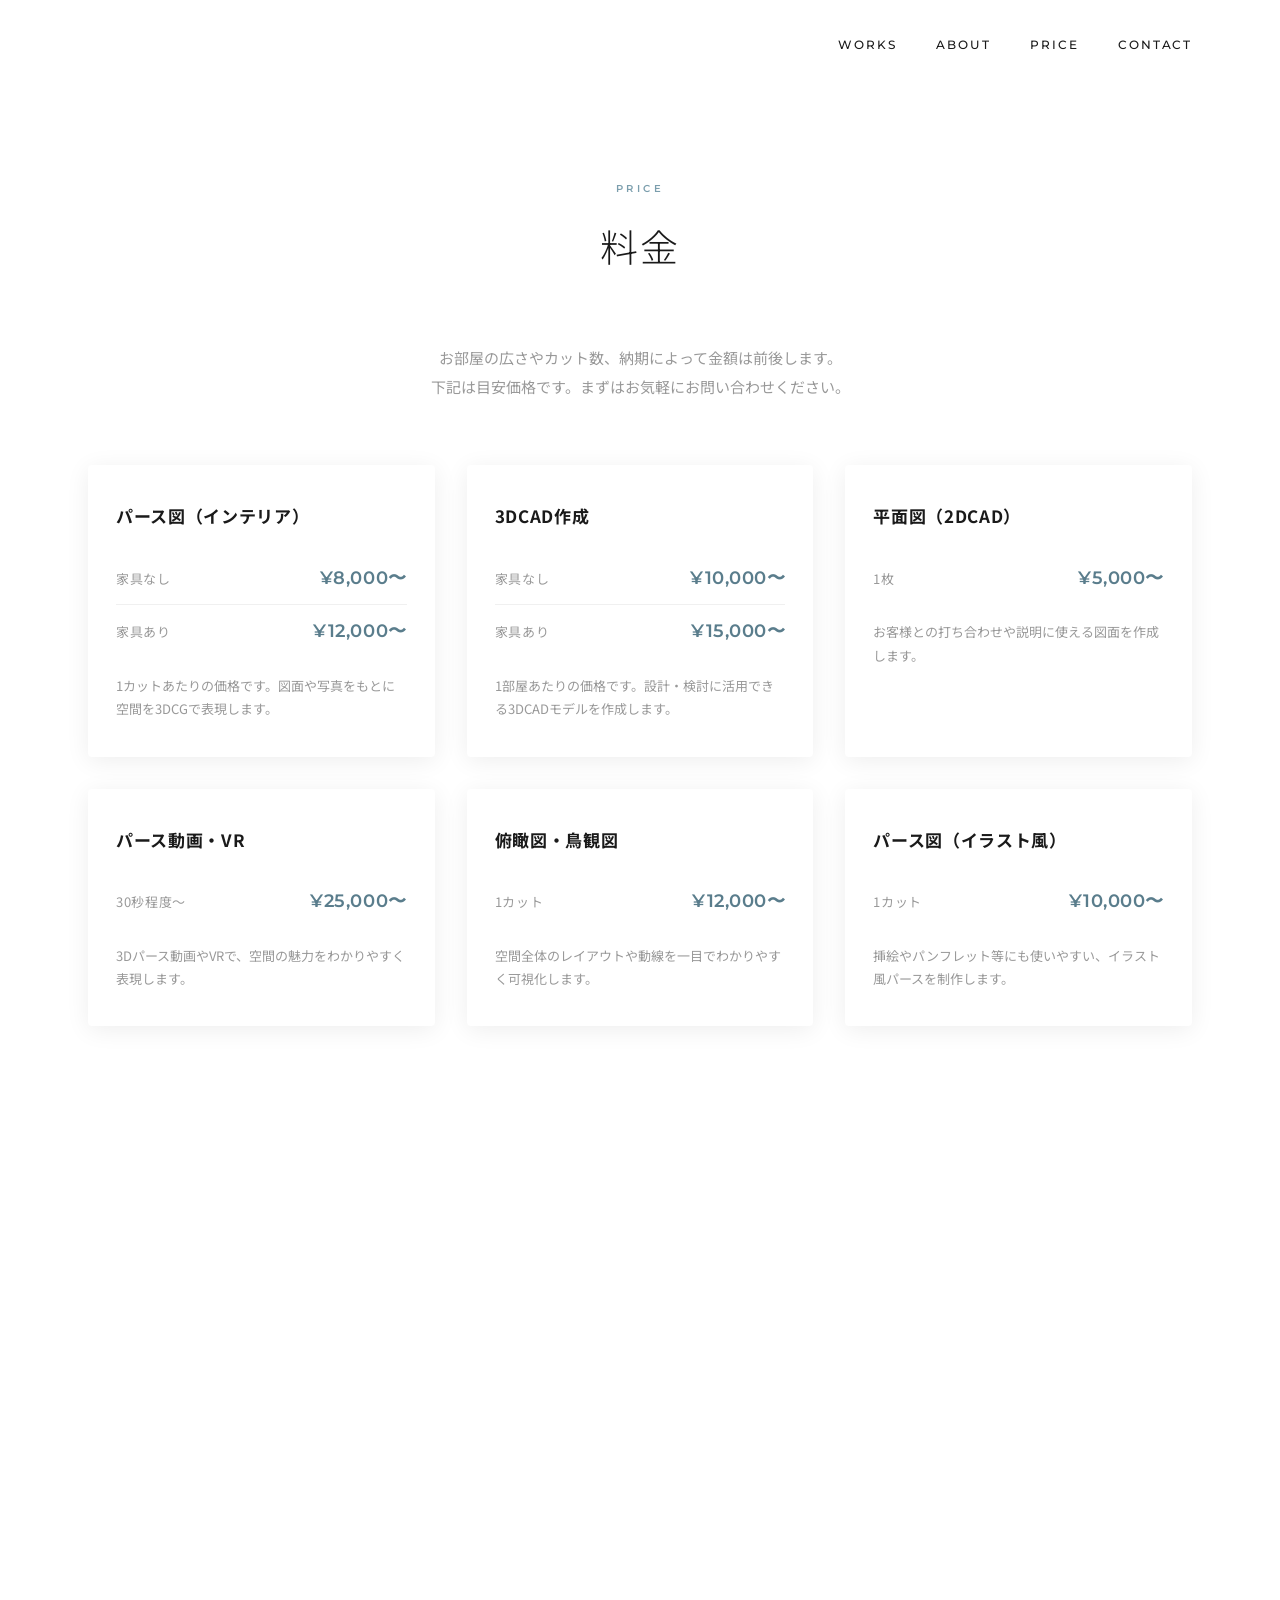
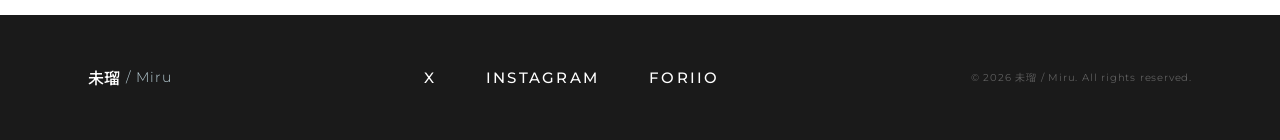
==== price.html @ 574b1a6f "料金表" ====
<!DOCTYPE html>
<html lang="ja">
<head>
    <meta charset="UTF-8">
    <meta name="viewport" content="width=device-width, initial-scale=1.0">
    <title>料金 | 未瑠 / Miru</title>
    <meta name="description" content="建築・インテリアパース / 3DCG制作の料金一覧。パース図、3DCAD、平面図、パース動画・VRなど各種サービスの目安価格をご案内します。| 未瑠 / Miru">
    <link rel="preconnect" href="https://fonts.googleapis.com">
    <link rel="preconnect" href="https://fonts.gstatic.com" crossorigin>
    <link href="https://fonts.googleapis.com/css2?family=Montserrat:wght@300;400;500;600&family=Noto+Sans+JP:wght@300;400;500&display=swap" rel="stylesheet">
    <link rel="stylesheet" href="css/style.css?v=58">
</head>
<body>

    <!-- Navigation -->
    <nav class="nav scrolled" id="nav">
        <div class="nav-container">
            <a href="index.html" class="nav-logo"></a>
            <ul class="nav-links" id="navLinks">
                <li><a href="index.html#works">Works</a></li>
                <li><a href="index.html#about">About</a></li>
                <li><a href="price.html">Price</a></li>
                <li><a href="index.html#contact">Contact</a></li>
            </ul>
            <button class="nav-toggle" id="navToggle" aria-label="メニュー">
                <span></span>
                <span></span>
                <span></span>
            </button>
        </div>
    </nav>

    <!-- Price Section -->
    <section class="price-section" id="price">
        <div class="container">
            <div class="section-header reveal">
                <span class="section-label">Price</span>
                <h2 class="section-title">料金</h2>
            </div>
            <p class="price-intro reveal">
                お部屋の広さやカット数、納期によって金額は前後します。<br>
                下記は目安価格です。まずはお気軽にお問い合わせください。
            </p>

            <div class="price-grid">
                <div class="price-card reveal">
                    <h3 class="price-card-title">パース図（インテリア）</h3>
                    <div class="price-row">
                        <span class="price-row-label">家具なし</span>
                        <span class="price-row-value">¥8,000〜</span>
                    </div>
                    <div class="price-row">
                        <span class="price-row-label">家具あり</span>
                        <span class="price-row-value">¥12,000〜</span>
                    </div>
                    <p class="price-card-desc">1カットあたりの価格です。図面や写真をもとに空間を3DCGで表現します。</p>
                </div>

                <div class="price-card reveal">
                    <h3 class="price-card-title">3DCAD作成</h3>
                    <div class="price-row">
                        <span class="price-row-label">家具なし</span>
                        <span class="price-row-value">¥10,000〜</span>
                    </div>
                    <div class="price-row">
                        <span class="price-row-label">家具あり</span>
                        <span class="price-row-value">¥15,000〜</span>
                    </div>
                    <p class="price-card-desc">1部屋あたりの価格です。設計・検討に活用できる3DCADモデルを作成します。</p>
                </div>

                <div class="price-card reveal">
                    <h3 class="price-card-title">平面図（2DCAD）</h3>
                    <div class="price-row">
                        <span class="price-row-label">1枚</span>
                        <span class="price-row-value">¥5,000〜</span>
                    </div>
                    <p class="price-card-desc">お客様との打ち合わせや説明に使える図面を作成します。</p>
                </div>

                <div class="price-card reveal">
                    <h3 class="price-card-title">パース動画・VR</h3>
                    <div class="price-row">
                        <span class="price-row-label">30秒程度〜</span>
                        <span class="price-row-value">¥25,000〜</span>
                    </div>
                    <p class="price-card-desc">3Dパース動画やVRで、空間の魅力をわかりやすく表現します。</p>
                </div>

                <div class="price-card reveal">
                    <h3 class="price-card-title">俯瞰図・鳥観図</h3>
                    <div class="price-row">
                        <span class="price-row-label">1カット</span>
                        <span class="price-row-value">¥12,000〜</span>
                    </div>
                    <p class="price-card-desc">空間全体のレイアウトや動線を一目でわかりやすく可視化します。</p>
                </div>

                <div class="price-card reveal">
                    <h3 class="price-card-title">パース図（イラスト風）</h3>
                    <div class="price-row">
                        <span class="price-row-label">1カット</span>
                        <span class="price-row-value">¥10,000〜</span>
                    </div>
                    <p class="price-card-desc">挿絵やパンフレット等にも使いやすい、イラスト風パースを制作します。</p>
                </div>

                <div class="price-card reveal">
                    <h3 class="price-card-title">造作家具のパース</h3>
                    <div class="price-row">
                        <span class="price-row-label">1点</span>
                        <span class="price-row-value">¥6,000〜</span>
                    </div>
                    <p class="price-card-desc">オリジナル家具や扉、収納等のデザイン・サイズ感を完成前にイメージできます。</p>
                </div>
            </div>

            <p class="price-note reveal">
                ※上記はすべて税別・目安価格です。ご依頼内容によりお見積りが変動する場合があります。<br>
                ※修正回数・納期はご相談内容に応じて別途ご案内いたします。
            </p>

            <div class="price-cta reveal">
                <a href="index.html#contact" class="btn-outline">お問い合わせはこちら</a>
            </div>
        </div>
    </section>

    <!-- Footer -->
    <footer class="footer">
        <div class="container">
            <div class="footer-inner">
                <div class="footer-logo">
                    <span class="logo-ja">未瑠</span>
                    <span class="logo-slash">/</span>
                    <span class="logo-en">Miru</span>
                </div>
                <div class="footer-sns">
                    <a href="https://twitter.com/Miru3DCG" target="_blank" rel="noopener">X</a>
                    <a href="https://www.instagram.com/miru3dcg/" target="_blank" rel="noopener">Instagram</a>
                    <a href="https://foriio.com/Miru3D" target="_blank" rel="noopener">foriio</a>
                </div>
                <p class="footer-copy">© 2026 未瑠 / Miru. All rights reserved.</p>
            </div>
        </div>
    </footer>

    <script src="js/main.js?v=3"></script>
</body>
</html>
---- css/style.css ----
/* ===========================
   未瑠 / Miru Portfolio
   =========================== */

:root {
    --white:        #FFFFFF;
    --bg:           #F8F8F6;
    --accent:       #7B9EAD;
    --accent-light: #B8CDD5;
    --accent-dark:  #5A7D8C;
    --dark:         #1A1A1A;
    --greige:       #707070;
    --text:         #4A4A4A;
    --text-light:   #999999;
    --border:       #E2E2E2;
    --shadow:       rgba(0, 0, 0, 0.07);
    --shadow-hover: rgba(0, 0, 0, 0.15);
    --transition:   0.4s ease;
    --radius:       4px;
    --font-en:      'Montserrat', sans-serif;
    --font-ja:      'Noto Sans JP', sans-serif;
}

/* ===== Reset ===== */
*, *::before, *::after { box-sizing: border-box; margin: 0; padding: 0; }
html { scroll-behavior: smooth; }
body {
    font-family: var(--font-ja);
    color: var(--text);
    background: var(--white);
    line-height: 1.8;
    overflow-x: hidden;
}
img { max-width: 100%; display: block; }
a { text-decoration: none; color: inherit; }
button { cursor: pointer; border: none; background: none; font-family: inherit; }

/* ===== Container ===== */
.container { max-width: 1200px; margin: 0 auto; padding: 0 48px; }

/* ===========================
   NAVIGATION
   =========================== */
.nav {
    position: fixed;
    top: 0; left: 0; right: 0;
    z-index: 1000;
    padding: 28px 0;
    transition: background var(--transition), padding var(--transition), box-shadow var(--transition);
}
.nav.scrolled {
    background: rgba(255, 255, 255, 0.96);
    backdrop-filter: blur(12px);
    padding: 18px 0;
    box-shadow: 0 1px 24px var(--shadow);
}
.nav-container {
    max-width: 1200px;
    margin: 0 auto;
    padding: 0 48px;
    display: flex;
    align-items: center;
    justify-content: space-between;
}
.nav-logo {
    display: flex;
    align-items: center;
    gap: 6px;
}
.logo-ja {
    font-family: var(--font-ja);
    font-size: 18px;
    font-weight: 500;
    color: var(--dark);
}
.logo-slash {
    font-family: var(--font-en);
    font-size: 14px;
    font-weight: 300;
    color: var(--accent);
}
.logo-en {
    font-family: var(--font-en);
    font-size: 15px;
    font-weight: 300;
    color: var(--accent);
    letter-spacing: 0.08em;
}
.nav-links {
    display: flex;
    gap: 40px;
    list-style: none;
}
.nav-links a {
    font-family: var(--font-en);
    font-size: 12px;
    font-weight: 500;
    letter-spacing: 0.15em;
    color: var(--dark);
    text-transform: uppercase;
    position: relative;
    padding-bottom: 4px;
}
.nav-links a::after {
    content: '';
    position: absolute;
    bottom: 0; left: 0;
    width: 0; height: 1px;
    background: var(--accent);
    transition: width var(--transition);
}
.nav-links a:hover::after { width: 100%; }
.nav-links a:hover { color: var(--accent); }

.nav-toggle {
    display: none;
    flex-direction: column;
    gap: 6px;
    padding: 4px;
}
.nav-toggle span {
    display: block;
    width: 24px;
    height: 1.5px;
    background: var(--dark);
    transition: var(--transition);
}

/* ===========================
   HERO
   =========================== */
.hero {
    position: relative;
    height: 100vh;
    height: calc(var(--vh, 1vh) * 100);
    height: 100svh;
    min-height: 680px;
    display: flex;
    align-items: center;
    justify-content: center;
    overflow: hidden;
}
.hero-bg {
    position: absolute;
    inset: 0;
}
.hero-img {
    width: 100%;
    height: 100%;
    object-fit: cover;
    object-position: center;
    opacity: 0;
    animation: heroImgFadeIn 4s ease forwards;
}
.hero-overlay {
    position: absolute;
    inset: 0;
    background: linear-gradient(
        135deg,
        rgba(255, 255, 255, 0.75) 0%,
        rgba(255, 255, 255, 0.45) 50%,
        rgba(255, 255, 255, 0.30) 100%
    );
    opacity: 0;
    transition: opacity 0.3s ease;
}
.hero-content {
    position: relative;
    z-index: 1;
    text-align: center;
    padding: 0 24px;
}
.hero-label {
    font-family: var(--font-en);
    font-size: 11px;
    font-weight: 500;
    letter-spacing: 0.35em;
    color: var(--accent-dark);
    text-transform: uppercase;
    margin-bottom: 28px;
}
.hero-title {
    font-size: clamp(26px, 4.5vw, 50px);
    font-weight: 300;
    color: var(--dark);
    line-height: 1.7;
    letter-spacing: 0.04em;
    margin-bottom: 28px;
}
.hero-name {
    font-family: var(--font-en);
    font-size: 13px;
    font-weight: 300;
    letter-spacing: 0.35em;
    color: var(--text-light);
    margin-bottom: 52px;
}
.hero-btn {
    display: inline-block;
    padding: 15px 44px;
    border: 1px solid var(--dark);
    color: var(--dark);
    font-family: var(--font-en);
    font-size: 11px;
    font-weight: 500;
    letter-spacing: 0.25em;
    text-transform: uppercase;
    transition: all var(--transition);
}
.hero-btn:hover {
    background: var(--dark);
    color: var(--white);
}
.hero-scroll {
    position: absolute;
    bottom: 44px;
    left: 50%;
    transform: translateX(-50%);
    display: flex;
    flex-direction: column;
    align-items: center;
    gap: 14px;
    z-index: 1;
}
.hero-scroll span {
    font-family: var(--font-en);
    font-size: 9px;
    letter-spacing: 0.25em;
    color: var(--text-light);
    text-transform: uppercase;
}
.scroll-line {
    width: 1px;
    height: 52px;
    background: linear-gradient(to bottom, var(--accent), transparent);
    animation: scrollAnim 2.2s ease infinite;
}
@keyframes scrollAnim {
    0%   { transform: scaleY(0); transform-origin: top; opacity: 1; }
    60%  { transform: scaleY(1); transform-origin: top; opacity: 1; }
    100% { transform: scaleY(1); transform-origin: bottom; opacity: 0; }
}

/* ===========================
   FADE IN ANIMATIONS
   =========================== */
.fade-in-up {
    opacity: 0;
    transform: translateY(28px);
    animation: none;
}
.delay-1 { animation-delay: 0.3s; }
.delay-2 { animation-delay: 1.0s; }
.delay-3 { animation-delay: 1.8s; }

/* カーソルが動いたら発火 */
.hero.hero-active .hero-overlay {
    opacity: 1;
}
.hero.hero-active .fade-in-up {
    animation: fadeUp 1.6s ease forwards;
}

@keyframes fadeUp {
    to { opacity: 1; transform: translateY(0); }
}
@keyframes heroImgFadeIn {
    from { opacity: 0; }
    to   { opacity: 1; }
}

.reveal {
    opacity: 0;
    transform: translateY(36px);
    transition: opacity 0.85s ease, transform 0.85s ease;
}
.reveal.visible {
    opacity: 1;
    transform: translateY(0);
}

/* ===========================
   SECTION COMMON
   =========================== */
section { padding: 110px 0; }

.section-label {
    display: block;
    font-family: var(--font-en);
    font-size: 10px;
    font-weight: 600;
    letter-spacing: 0.35em;
    color: var(--accent);
    text-transform: uppercase;
    margin-bottom: 14px;
}
.section-title {
    font-size: clamp(26px, 3.5vw, 38px);
    font-weight: 300;
    color: var(--dark);
    letter-spacing: 0.04em;
}
.section-header {
    text-align: center;
    margin-bottom: 64px;
}
.section-desc {
    margin-top: 16px;
    color: var(--text-light);
    font-size: 14px;
    letter-spacing: 0.03em;
}

/* ===========================
   WORKS
   =========================== */
.works-section { background: var(--bg); }

.filter {
    display: flex;
    gap: 10px;
    justify-content: center;
    margin-bottom: 52px;
    flex-wrap: wrap;
}
.filter-btn {
    padding: 8px 26px;
    border: 1px solid var(--border);
    border-radius: 100px;
    font-family: var(--font-en);
    font-size: 11px;
    font-weight: 500;
    letter-spacing: 0.12em;
    color: var(--text-light);
    background: var(--white);
    transition: all var(--transition);
    text-transform: uppercase;
}
.filter-btn:hover,
.filter-btn.active {
    background: var(--dark);
    border-color: var(--dark);
    color: var(--white);
}

.works-grid {
    display: grid;
    grid-template-columns: repeat(3, 1fr);
    column-gap: 28px;
    row-gap: 180px;
}

.work-card {
    background: var(--white);
    border-radius: var(--radius);
    overflow: hidden;
    cursor: pointer;
    transition: transform var(--transition), box-shadow var(--transition);
}
.work-card:hover {
    transform: translateY(-12px);
    box-shadow: 0 24px 48px var(--shadow-hover);
}

.work-img-wrap {
    position: relative;
    aspect-ratio: 4 / 3;
    overflow: hidden;
}
.work-img-wrap img {
    width: 100%;
    height: 100%;
    object-fit: cover;
    transition: transform 0.7s ease;
}
.work-card:hover .work-img-wrap img {
    transform: scale(1.06);
}

.work-overlay {
    position: absolute;
    inset: 0;
    background: rgba(90, 125, 140, 0.72);
    display: flex;
    align-items: center;
    justify-content: center;
    opacity: 0;
    transition: opacity var(--transition);
}
.work-card:hover .work-overlay { opacity: 1; }
.work-overlay span {
    font-family: var(--font-en);
    font-size: 13px;
    font-weight: 500;
    letter-spacing: 0.35em;
    color: var(--white);
    text-transform: uppercase;
}

.work-info {
    padding: 18px 22px;
}
.work-info h3 {
    font-size: 14px;
    font-weight: 400;
    color: var(--dark);
    margin-bottom: 8px;
}
.work-tag {
    font-family: var(--font-en);
    font-size: 10px;
    font-weight: 600;
    letter-spacing: 0.18em;
    color: var(--accent);
    text-transform: uppercase;
}

.furniture-section {
    margin-top: 343px;
}
.furniture-grid {
    display: grid;
    grid-template-columns: 1.1fr 0.9fr;
    gap: 240px;
    align-items: center;
    margin-left: -310px;
    margin-right: -300px;
}
.furniture-images {
    display: flex;
    align-items: flex-end;
    gap: 40px;
    margin-left: 140px;
}
.furniture-img {
    flex: 0 0 476px;
}
.furniture-img img {
    display: block;
    width: 100%;
    height: 350px;
    object-fit: contain;
}
.furniture-img2 {
    flex: 0 0 auto;
}
.furniture-img2 img {
    display: block;
    width: 260px;
    height: 430px;
    object-fit: cover;
}
.furniture-content {
    padding: 20px 0;
    max-width: 460px;
}
.furniture-heading {
    font-size: 25px;
    font-weight: 700;
    color: var(--greige);
    letter-spacing: 0.04em;
    margin-bottom: 16px;
    text-align: center;
}
.furniture-heading2 {
    font-size: 29px;
    font-weight: 700;
    color: var(--greige);
    letter-spacing: 0.04em;
    margin-bottom: 16px;
    text-align: center;
}
.furniture-text {
    font-size: 18px;
    font-weight: 300;
    line-height: 2;
    color: var(--dark);
    letter-spacing: 0.05em;
    text-align: center;
}
.furniture-text strong {
    color: var(--dark);
}
@media (max-width: 768px) {
    .furniture-grid {
        grid-template-columns: 1fr;
        gap: 32px;
        margin-left: 0;
        margin-right: 0;
    }
    .furniture-text {
        font-size: 15px;
    }
    .furniture-images {
        justify-content: center;
        margin-left: 0;
        gap: 16px;
    }
    .furniture-img {
        flex: 1 1 0;
        max-width: 175px;
    }
    .furniture-img img {
        height: 140px;
    }
    .furniture-img2 {
        flex: 1 1 0;
        max-width: 130px;
    }
    .furniture-img2 img {
        width: 100%;
        height: 210px;
    }
}

.furniture-section2 {
    margin-top: 250px;
}
.furniture-grid2 {
    display: grid;
    grid-template-columns: 0.9fr 1.1fr;
    gap: 60px;
    align-items: center;
}
.furniture-content2 {
    padding: 20px 0;
    max-width: 420px;
}
.furniture-text2 {
    font-size: 21px;
    font-weight: 300;
    line-height: 2;
    color: var(--dark);
    letter-spacing: 0.05em;
    text-align: center;
}
.furniture-img3 img {
    display: block;
    width: 100%;
    height: 350px;
    object-fit: contain;
}
@media (max-width: 768px) {
    .furniture-grid2 {
        grid-template-columns: 1fr;
        gap: 32px;
    }
    .furniture-img3 { order: 1; }
    .furniture-content2 { order: 2; }
    .furniture-img3 img {
        height: auto;
    }
    .furniture-heading2 {
        font-size: 20px;
    }
    .furniture-text2 {
        font-size: 15px;
    }
}

.furniture-section3 {
    margin-top: 290px;
}
.furniture-section-title {
    text-align: center;
    font-size: 20px;
    font-weight: 700;
    color: var(--greige);
    letter-spacing: 0.1em;
    margin-bottom: 170px;
}
.furniture-grid3 {
    display: grid;
    grid-template-columns: repeat(4, 1fr);
    gap: 85px;
}
.furniture-item img {
    display: block;
    width: 100%;
    height: 250px;
    object-fit: contain;
    margin-bottom: 16px;
}
.furniture-caption-title {
    font-size: 16px;
    font-weight: 700;
    color: var(--greige);
    letter-spacing: 0.03em;
    margin-bottom: 8px;
    text-align: center;
}
.furniture-caption-text {
    font-size: 13px;
    font-weight: 300;
    line-height: 1.7;
    color: var(--dark);
    letter-spacing: 0.03em;
}
@media (max-width: 1024px) {
    .furniture-grid3 {
        grid-template-columns: repeat(2, 1fr);
        row-gap: 48px;
    }
}
@media (max-width: 768px) {
    .furniture-grid3 {
        grid-template-columns: repeat(2, 1fr);
        gap: 24px;
        row-gap: 32px;
    }
    .furniture-item img {
        height: 140px;
    }
    .furniture-caption-title {
        font-size: 14px;
    }
    .furniture-caption-text {
        font-size: 12px;
    }
    .furniture-section-title {
        margin-bottom: 48px;
    }
}

.works-more {
    text-align: center;
    margin-top: 300px;
}
.btn-outline {
    display: inline-block;
    padding: 15px 52px;
    border: 1px solid var(--dark);
    color: var(--dark);
    font-family: var(--font-en);
    font-size: 11px;
    font-weight: 500;
    letter-spacing: 0.22em;
    text-transform: uppercase;
    transition: all var(--transition);
}
.btn-outline:hover {
    background: var(--dark);
    color: var(--white);
}

/* ===========================
   ABOUT
   =========================== */
.about { background: var(--white); }

.about-grid {
    display: grid;
    grid-template-columns: 1fr 1.2fr;
    gap: 80px;
    align-items: center;
}
.about-img img {
    width: 100%;
    max-width: 80%;
    aspect-ratio: 3 / 4;
    object-fit: cover;
    border-radius: var(--radius);
}
.about-content .section-label { margin-bottom: 12px; text-align: center; }
.about-content .section-title { margin-bottom: 28px; text-align: center; }

.about-catch {
    font-size: 18px;
    font-weight: 300;
    color: var(--dark);
    letter-spacing: 0.04em;
    margin-bottom: 22px;
    font-style: italic;
    text-align: center;
}
.about-text {
    font-size: 14px;
    line-height: 2.1;
    color: var(--text);
    margin-bottom: 44px;
    text-align: center;
}

.services-list {
    display: flex;
    flex-wrap: wrap;
    justify-content: center;
    gap: 12px;
}
.service-item {
    padding-bottom: 6px;
    border: none;
    border-bottom: 1px solid var(--dark);
    font-size: 13px;
    font-weight: 500;
    letter-spacing: 0.05em;
    color: var(--dark);
}

/* ===========================
   CONTACT
   =========================== */
.contact { background: var(--bg); }

.contact-form {
    max-width: 580px;
    margin: 0 auto;
    display: flex;
    flex-direction: column;
    gap: 28px;
}
.form-group { display: flex; flex-direction: column; gap: 8px; }
.form-group label {
    font-size: 12px;
    font-weight: 500;
    color: var(--dark);
    letter-spacing: 0.05em;
}
.form-group input,
.form-group textarea {
    width: 100%;
    padding: 14px 18px;
    border: 1px solid var(--border);
    border-radius: var(--radius);
    font-family: var(--font-ja);
    font-size: 14px;
    color: var(--dark);
    background: var(--white);
    transition: border-color var(--transition);
    resize: vertical;
    appearance: none;
}
.form-group input:focus,
.form-group textarea:focus {
    outline: none;
    border-color: var(--accent);
}
.btn-primary {
    display: block;
    width: 100%;
    padding: 17px;
    background: var(--dark);
    color: var(--white);
    font-family: var(--font-en);
    font-size: 12px;
    font-weight: 500;
    letter-spacing: 0.25em;
    text-transform: uppercase;
    border-radius: var(--radius);
    transition: background var(--transition), transform var(--transition);
}
.btn-primary:hover {
    background: var(--accent-dark);
    transform: translateY(-2px);
}
.contact-img {
    width: calc(100vw - 260px);
    position: relative;
    left: 50%;
    margin-left: calc(-50vw + 130px);
    margin-top: 56px;
}
.contact-img img {
    display: block;
    width: 100%;
    aspect-ratio: 3.375 / 1;
    object-fit: fill;
}

/* ===========================
   FOOTER
   =========================== */
.footer {
    padding: 48px 0;
    background: var(--dark);
}
.footer-inner {
    display: flex;
    align-items: center;
    justify-content: space-between;
    flex-wrap: wrap;
    gap: 24px;
}
.footer-logo {
    display: flex;
    align-items: center;
    gap: 6px;
}
.footer .logo-ja { color: var(--white); font-size: 16px; }
.footer .logo-slash { color: var(--accent-light); }
.footer .logo-en { color: var(--accent-light); font-size: 14px; }

.footer-sns {
    display: flex;
    gap: 50px;
}
.footer-sns a {
    font-family: var(--font-en);
    font-size: 15px;
    font-weight: 500;
    letter-spacing: 0.15em;
    color: var(--white);
    text-transform: uppercase;
    transition: color var(--transition);
}
.footer-sns a:hover { color: var(--accent-light); }

.footer-copy {
    font-family: var(--font-en);
    font-size: 10px;
    letter-spacing: 0.08em;
    color: rgba(255, 255, 255, 0.3);
}

/* ===========================
   RESPONSIVE
   =========================== */
@media (max-width: 1024px) {
    .works-grid { grid-template-columns: repeat(2, 1fr); }
    .about-grid { grid-template-columns: 1fr; gap: 56px; }
    .about-img { max-width: 380px; }
}

@media (max-width: 768px) {
    .container { padding: 0 24px; }
    .nav-container { padding: 0 24px; }
    section { padding: 80px 0; }

    .nav-links {
        display: none;
        position: absolute;
        top: 100%;
        left: 0; right: 0;
        background: rgba(255, 255, 255, 0.98);
        flex-direction: column;
        padding: 24px 24px;
        gap: 20px;
        box-shadow: 0 8px 24px var(--shadow);
    }
    .nav-links.open { display: flex; }
    .nav-toggle { display: flex; }

    .works-grid { grid-template-columns: 1fr; row-gap: 64px; }
    .pc-only { display: none; }
    .furniture-heading { font-size: 20px; }

    .furniture-section { margin-top: 100px; }
    .furniture-section2 { margin-top: 80px; }
    .furniture-section3 { margin-top: 80px; }
    .works-more { margin-top: 80px; }

    .about-grid {
        display: grid;
        grid-template-columns: 50% 1fr;
        grid-template-areas:
            "img label"
            "img title"
            "img tags"
            "catch catch"
            "text text";
        column-gap: 16px;
        row-gap: 8px;
    }
    .about-content { display: contents; }
    .about-img { grid-area: img; max-width: 100%; }
    .about-img img { max-width: 100%; }
    .about-content .section-label { grid-area: label; }
    .about-content .section-title { grid-area: title; }
    .services-list { grid-area: tags; }
    .about-catch { grid-area: catch; margin-top: 24px; }
    .about-text { grid-area: text; }

    .footer-inner { flex-direction: column; text-align: center; }
    .footer-sns { justify-content: center; }
}

/* ===========================
   LIGHTBOX
   =========================== */
.lightbox {
    position: fixed;
    inset: 0;
    background: rgba(10, 10, 10, 0.92);
    display: flex;
    align-items: center;
    justify-content: center;
    z-index: 2000;
    padding: 48px;
    opacity: 0;
    pointer-events: none;
    transition: opacity 0.35s ease;
    cursor: zoom-out;
}
.lightbox.active {
    opacity: 1;
    pointer-events: all;
}
.lightbox-img {
    max-width: 70%;
    max-height: 70%;
    object-fit: contain;
    border-radius: 2px;
    box-shadow: 0 32px 80px rgba(0, 0, 0, 0.6);
    transform: scale(0.94);
    transition: transform 0.35s ease;
    cursor: default;
}
.lightbox.active .lightbox-img {
    transform: scale(1);
}
.lightbox-close {
    position: absolute;
    top: 24px;
    right: 32px;
    width: 44px;
    height: 44px;
    display: flex;
    align-items: center;
    justify-content: center;
    font-size: 22px;
    color: rgba(255, 255, 255, 0.7);
    background: rgba(255, 255, 255, 0.08);
    border-radius: 50%;
    transition: all 0.25s ease;
    cursor: pointer;
    line-height: 1;
}
.lightbox-close:hover {
    color: var(--white);
    background: rgba(255, 255, 255, 0.18);
}

@media (max-width: 768px) {
    .lightbox { padding: 6px; }
    .lightbox-close { top: 12px; right: 12px; }
    .lightbox-img { max-width: 99%; max-height: 96%; }
    .contact-img {
        width: 100vw;
        margin-left: calc(-50vw);
    }
    .contact { padding-bottom: 0; }
    .footer { padding: 24px 0; }
}

/* ===========================
   PRICE PAGE
   =========================== */
.price-section { padding-top: 180px; }
.price-intro {
    max-width: 640px;
    margin: 0 auto 64px;
    text-align: center;
    color: var(--text-light);
    font-size: 15px;
    line-height: 1.9;
}
.price-grid {
    display: grid;
    grid-template-columns: repeat(3, 1fr);
    gap: 32px;
}
.price-card {
    background: var(--white);
    border-radius: var(--radius);
    padding: 36px 28px;
    box-shadow: 0 4px 24px var(--shadow);
    transition: transform var(--transition), box-shadow var(--transition);
}
.price-card:hover {
    transform: translateY(-4px);
    box-shadow: 0 12px 32px var(--shadow-hover);
}
.price-card-title {
    font-size: 17px;
    font-weight: 700;
    color: var(--dark);
    letter-spacing: 0.04em;
    margin-bottom: 20px;
}
.price-row {
    display: flex;
    align-items: baseline;
    justify-content: space-between;
    padding: 10px 0;
    border-top: 1px solid rgba(0, 0, 0, 0.06);
}
.price-row:first-of-type { border-top: none; }
.price-row-label {
    font-size: 13px;
    color: var(--text-light);
    letter-spacing: 0.05em;
}
.price-row-value {
    font-family: var(--font-en);
    font-size: 18px;
    font-weight: 600;
    color: var(--accent-dark);
    letter-spacing: 0.03em;
}
.price-card-desc {
    margin-top: 16px;
    font-size: 13px;
    line-height: 1.8;
    color: var(--text-light);
}
.price-note {
    max-width: 640px;
    margin: 56px auto 0;
    text-align: center;
    font-size: 12px;
    line-height: 1.9;
    color: var(--text-light);
}
.price-cta {
    text-align: center;
    margin-top: 56px;
}

@media (max-width: 1024px) {
    .price-grid { grid-template-columns: repeat(2, 1fr); }
}

@media (max-width: 768px) {
    .price-section { padding-top: 140px; }
    .price-grid { grid-template-columns: 1fr; gap: 20px; }
    .price-intro { margin-bottom: 40px; }
}

/* ===========================
   THANKS PAGE
   =========================== */
.thanks-section {
    min-height: 100vh;
    display: flex;
    align-items: center;
    justify-content: center;
    text-align: center;
    padding: 140px 24px 80px;
}
.thanks-title {
    font-size: clamp(24px, 3vw, 32px);
    font-weight: 300;
    color: var(--dark);
    margin-bottom: 20px;
}
.thanks-text {
    font-size: 15px;
    line-height: 2;
    color: var(--text-light);
    margin-bottom: 40px;
}
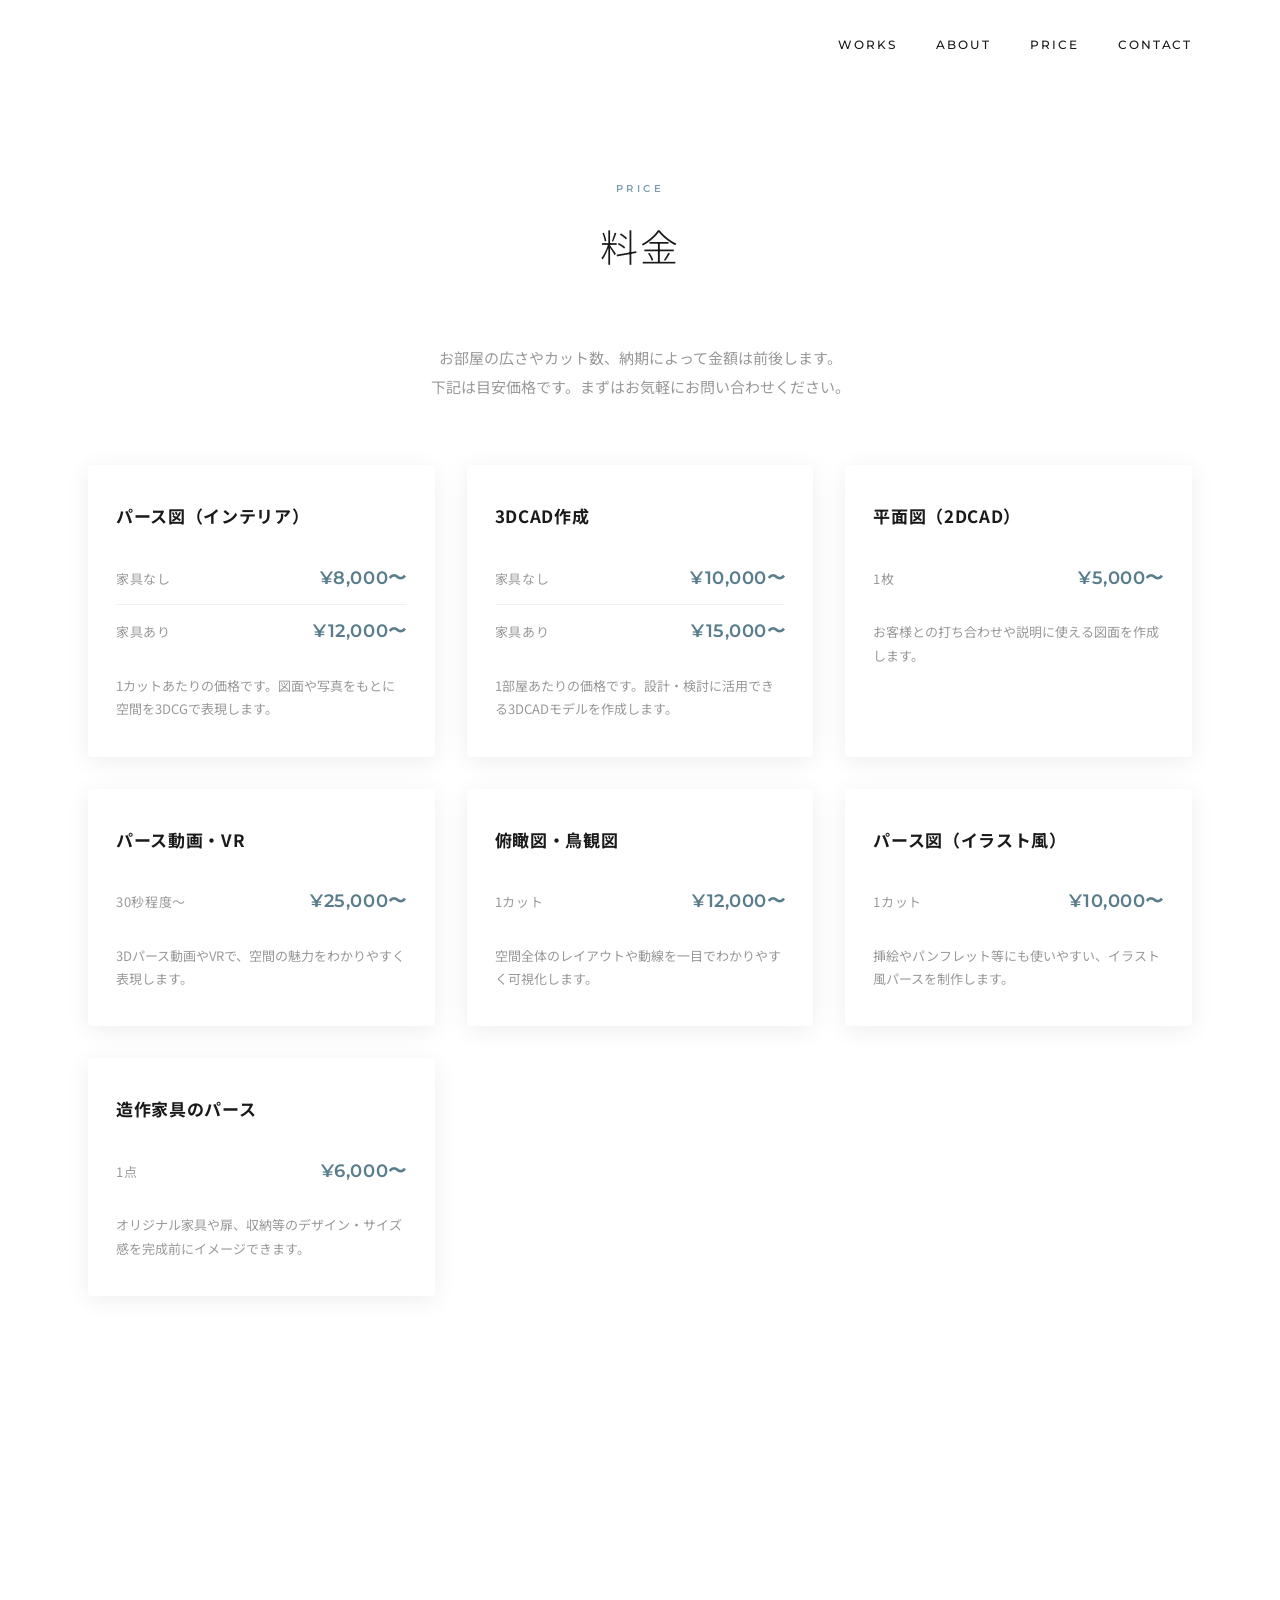
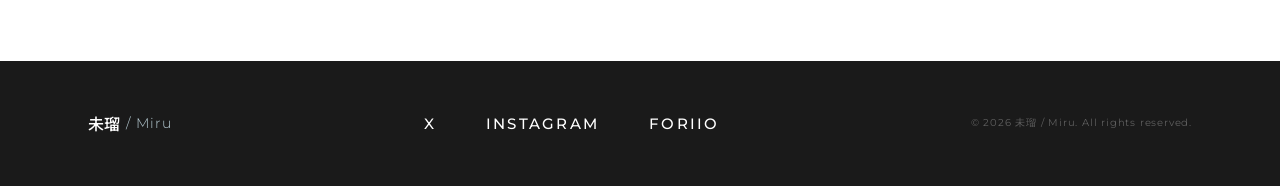
==== commit a3d4b7cc: "更新" ====
--- a/price.html
+++ b/price.html
@@ -3,6 +3,14 @@
 <head>
     <meta charset="UTF-8">
     <meta name="viewport" content="width=device-width, initial-scale=1.0">
+    <!-- Google tag (gtag.js) -->
+    <script async src="https://www.googletagmanager.com/gtag/js?id=G-MLBXVBNKV5"></script>
+    <script>
+        window.dataLayer = window.dataLayer || [];
+        function gtag(){dataLayer.push(arguments);}
+        gtag('js', new Date());
+        gtag('config', 'G-MLBXVBNKV5');
+    </script>
     <title>料金 | 未瑠 / Miru</title>
     <meta name="description" content="建築・インテリアパース / 3DCG制作の料金一覧。パース図、3DCAD、平面図、パース動画・VRなど各種サービスの目安価格をご案内します。| 未瑠 / Miru">
     <link rel="preconnect" href="https://fonts.googleapis.com">
@@ -117,7 +125,9 @@
 
             <p class="price-note reveal">
                 ※上記はすべて税別・目安価格です。ご依頼内容によりお見積りが変動する場合があります。<br>
-                ※修正回数・納期はご相談内容に応じて別途ご案内いたします。
+                ※無料修正は2回まで対応いたします。3回目以降の修正は別途料金が発生します。<br>
+                ※ご依頼内容に明記いただいていた内容が反映されていなかった場合の修正は、無料修正回数には含みません。<br>
+                ※納期はご相談内容に応じて別途ご案内いたします。
             </p>
 
             <div class="price-cta reveal">
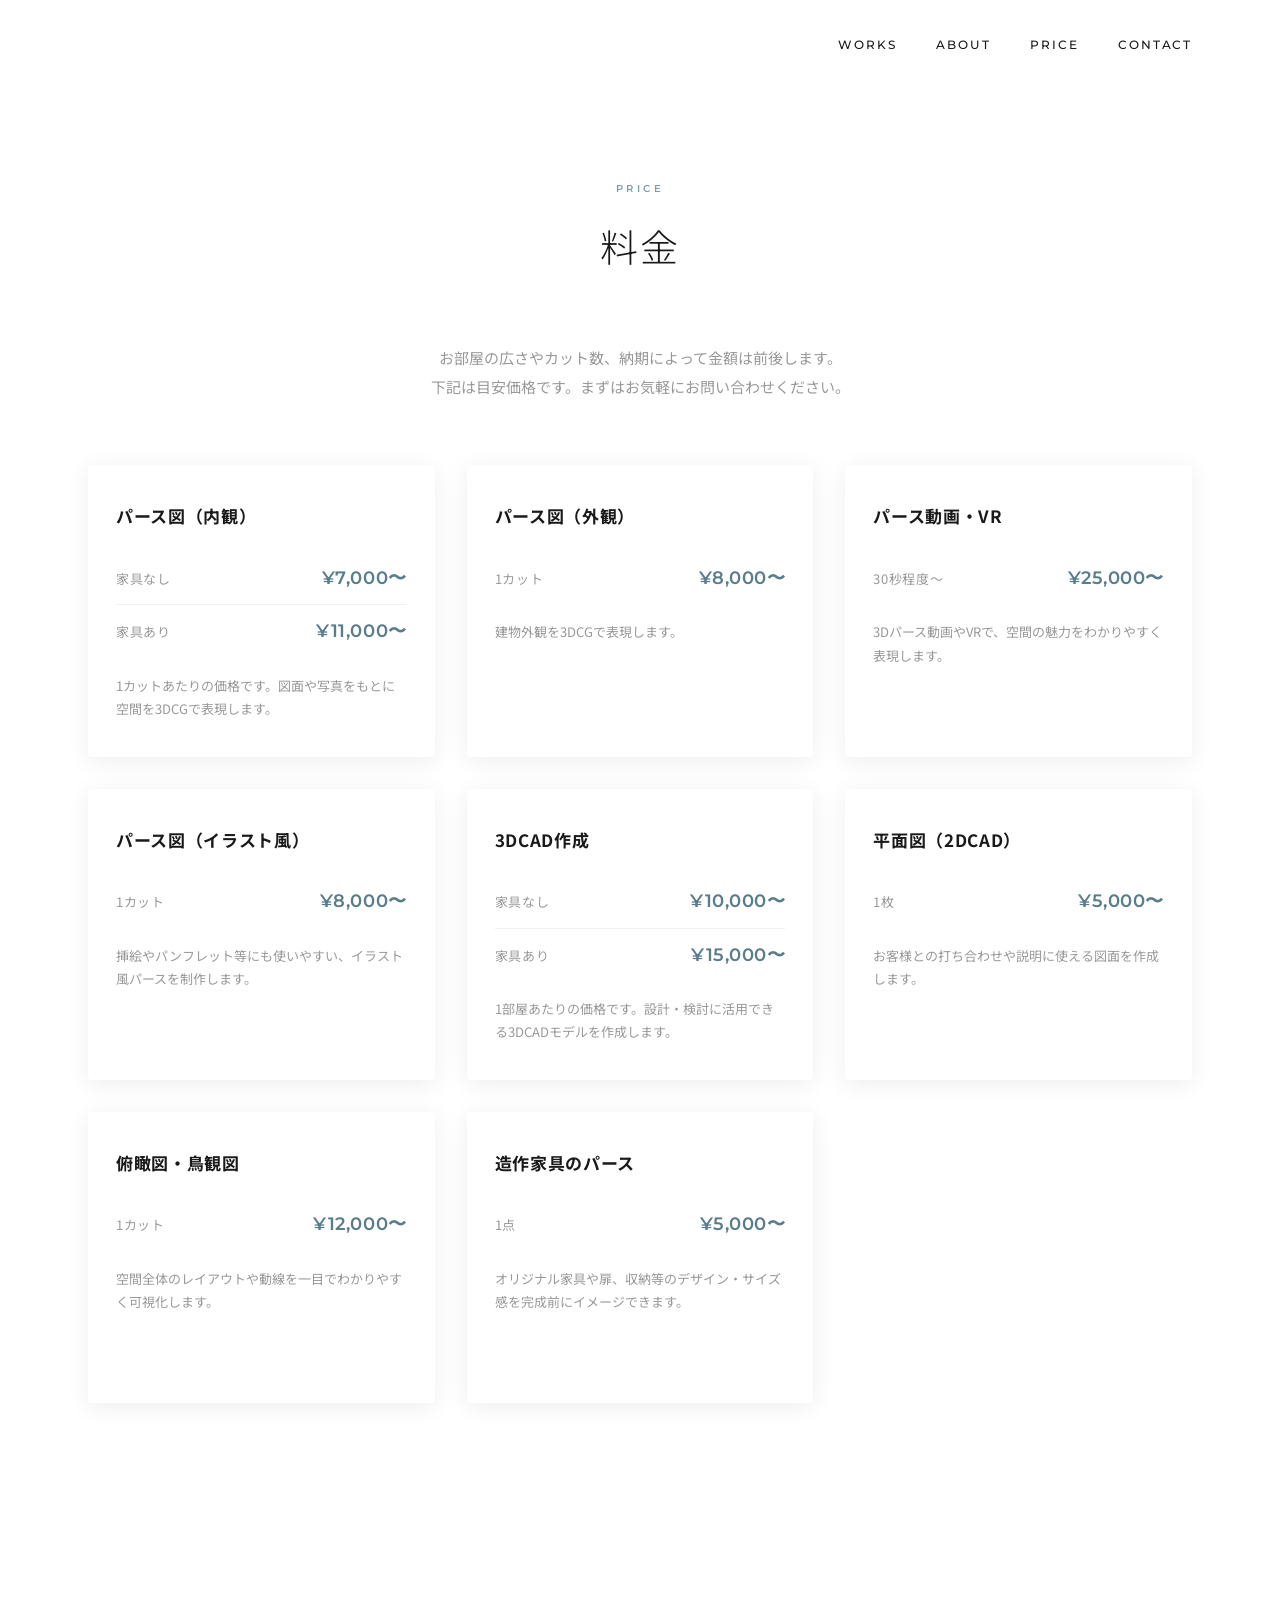
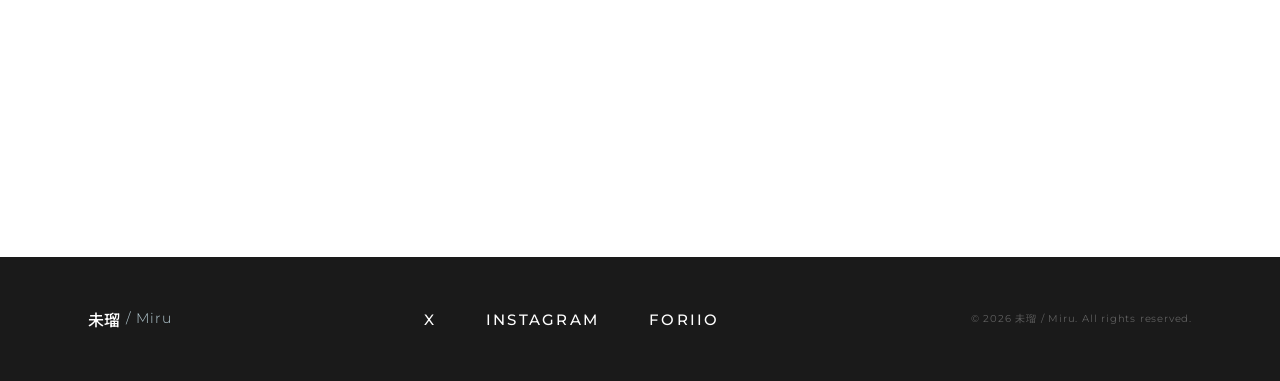
==== commit 381840a3: "更新" ====
--- a/price.html
+++ b/price.html
@@ -16,7 +16,7 @@
     <link rel="preconnect" href="https://fonts.googleapis.com">
     <link rel="preconnect" href="https://fonts.gstatic.com" crossorigin>
     <link href="https://fonts.googleapis.com/css2?family=Montserrat:wght@300;400;500;600&family=Noto+Sans+JP:wght@300;400;500&display=swap" rel="stylesheet">
-    <link rel="stylesheet" href="css/style.css?v=58">
+    <link rel="stylesheet" href="css/style.css?v=59">
 </head>
 <body>
 
@@ -52,16 +52,43 @@
 
             <div class="price-grid">
                 <div class="price-card reveal">
-                    <h3 class="price-card-title">パース図（インテリア）</h3>
+                    <h3 class="price-card-title">パース図（内観）</h3>
                     <div class="price-row">
                         <span class="price-row-label">家具なし</span>
-                        <span class="price-row-value">¥8,000〜</span>
+                        <span class="price-row-value">¥7,000〜</span>
                     </div>
                     <div class="price-row">
                         <span class="price-row-label">家具あり</span>
-                        <span class="price-row-value">¥12,000〜</span>
+                        <span class="price-row-value">¥11,000〜</span>
                     </div>
                     <p class="price-card-desc">1カットあたりの価格です。図面や写真をもとに空間を3DCGで表現します。</p>
+                </div>
+
+                <div class="price-card reveal">
+                    <h3 class="price-card-title">パース図（外観）</h3>
+                    <div class="price-row">
+                        <span class="price-row-label">1カット</span>
+                        <span class="price-row-value">¥8,000〜</span>
+                    </div>
+                    <p class="price-card-desc">建物外観を3DCGで表現します。</p>
+                </div>
+
+                <div class="price-card reveal">
+                    <h3 class="price-card-title">パース動画・VR</h3>
+                    <div class="price-row">
+                        <span class="price-row-label">30秒程度〜</span>
+                        <span class="price-row-value">¥25,000〜</span>
+                    </div>
+                    <p class="price-card-desc">3Dパース動画やVRで、空間の魅力をわかりやすく表現します。</p>
+                </div>
+
+                <div class="price-card reveal">
+                    <h3 class="price-card-title">パース図（イラスト風）</h3>
+                    <div class="price-row">
+                        <span class="price-row-label">1カット</span>
+                        <span class="price-row-value">¥8,000〜</span>
+                    </div>
+                    <p class="price-card-desc">挿絵やパンフレット等にも使いやすい、イラスト風パースを制作します。</p>
                 </div>
 
                 <div class="price-card reveal">
@@ -87,15 +114,6 @@
                 </div>
 
                 <div class="price-card reveal">
-                    <h3 class="price-card-title">パース動画・VR</h3>
-                    <div class="price-row">
-                        <span class="price-row-label">30秒程度〜</span>
-                        <span class="price-row-value">¥25,000〜</span>
-                    </div>
-                    <p class="price-card-desc">3Dパース動画やVRで、空間の魅力をわかりやすく表現します。</p>
-                </div>
-
-                <div class="price-card reveal">
                     <h3 class="price-card-title">俯瞰図・鳥観図</h3>
                     <div class="price-row">
                         <span class="price-row-label">1カット</span>
@@ -105,29 +123,34 @@
                 </div>
 
                 <div class="price-card reveal">
-                    <h3 class="price-card-title">パース図（イラスト風）</h3>
+                    <h3 class="price-card-title">造作家具のパース</h3>
                     <div class="price-row">
-                        <span class="price-row-label">1カット</span>
-                        <span class="price-row-value">¥10,000〜</span>
+                        <span class="price-row-label">1点</span>
+                        <span class="price-row-value">¥5,000〜</span>
                     </div>
-                    <p class="price-card-desc">挿絵やパンフレット等にも使いやすい、イラスト風パースを制作します。</p>
+                    <p class="price-card-desc">オリジナル家具や扉、収納等のデザイン・サイズ感を完成前にイメージできます。</p>
                 </div>
 
                 <div class="price-card reveal">
-                    <h3 class="price-card-title">造作家具のパース</h3>
+                    <h3 class="price-card-title">Blenderモデリング</h3>
                     <div class="price-row">
-                        <span class="price-row-label">1点</span>
-                        <span class="price-row-value">¥6,000〜</span>
+                        <span class="price-row-label">小さいモデリング</span>
+                        <span class="price-row-value">¥3,000〜</span>
                     </div>
-                    <p class="price-card-desc">オリジナル家具や扉、収納等のデザイン・サイズ感を完成前にイメージできます。</p>
+                    <div class="price-row">
+                        <span class="price-row-label">大きいモデリング</span>
+                        <span class="price-row-value">要相談</span>
+                    </div>
+                    <p class="price-card-desc">小物・家具などの3Dモデル制作です。規模の大きいモデリングはお気軽にご相談ください。</p>
                 </div>
             </div>
 
             <p class="price-note reveal">
-                ※上記はすべて税別・目安価格です。ご依頼内容によりお見積りが変動する場合があります。<br>
+                ※上記はすべて税別・目安価格です。30㎡ごとに+¥1,000を目安に加算いたします。<br>
                 ※無料修正は2回まで対応いたします。3回目以降の修正は別途料金が発生します。<br>
                 ※ご依頼内容に明記いただいていた内容が反映されていなかった場合の修正は、無料修正回数には含みません。<br>
-                ※納期はご相談内容に応じて別途ご案内いたします。
+                ※納期はご相談内容に応じて別途ご案内いたします。<br>
+                ※ご利用にあたっての注意事項は<a href="terms.html">こちら</a>をご確認ください。
             </p>
 
             <div class="price-cta reveal">
--- a/css/style.css
+++ b/css/style.css
@@ -1007,8 +1007,8 @@
     max-width: 640px;
     margin: 56px auto 0;
     text-align: center;
-    font-size: 12px;
-    line-height: 1.9;
+    font-size: 15px;
+    line-height: 2;
     color: var(--text-light);
 }
 .price-cta {
@@ -1049,3 +1049,33 @@
     color: var(--text-light);
     margin-bottom: 40px;
 }
+
+/* ===========================
+   TERMS PAGE
+   =========================== */
+.terms-section { padding-top: 180px; }
+.terms-list {
+    max-width: 720px;
+    margin: 0 auto;
+}
+.terms-block {
+    padding: 32px 0;
+    border-top: 1px solid rgba(0, 0, 0, 0.08);
+}
+.terms-block:last-child { border-bottom: 1px solid rgba(0, 0, 0, 0.08); }
+.terms-heading {
+    font-size: 17px;
+    font-weight: 700;
+    color: var(--dark);
+    letter-spacing: 0.04em;
+    margin-bottom: 14px;
+}
+.terms-text {
+    font-size: 14px;
+    line-height: 2;
+    color: var(--text-light);
+}
+
+@media (max-width: 768px) {
+    .terms-section { padding-top: 140px; }
+}
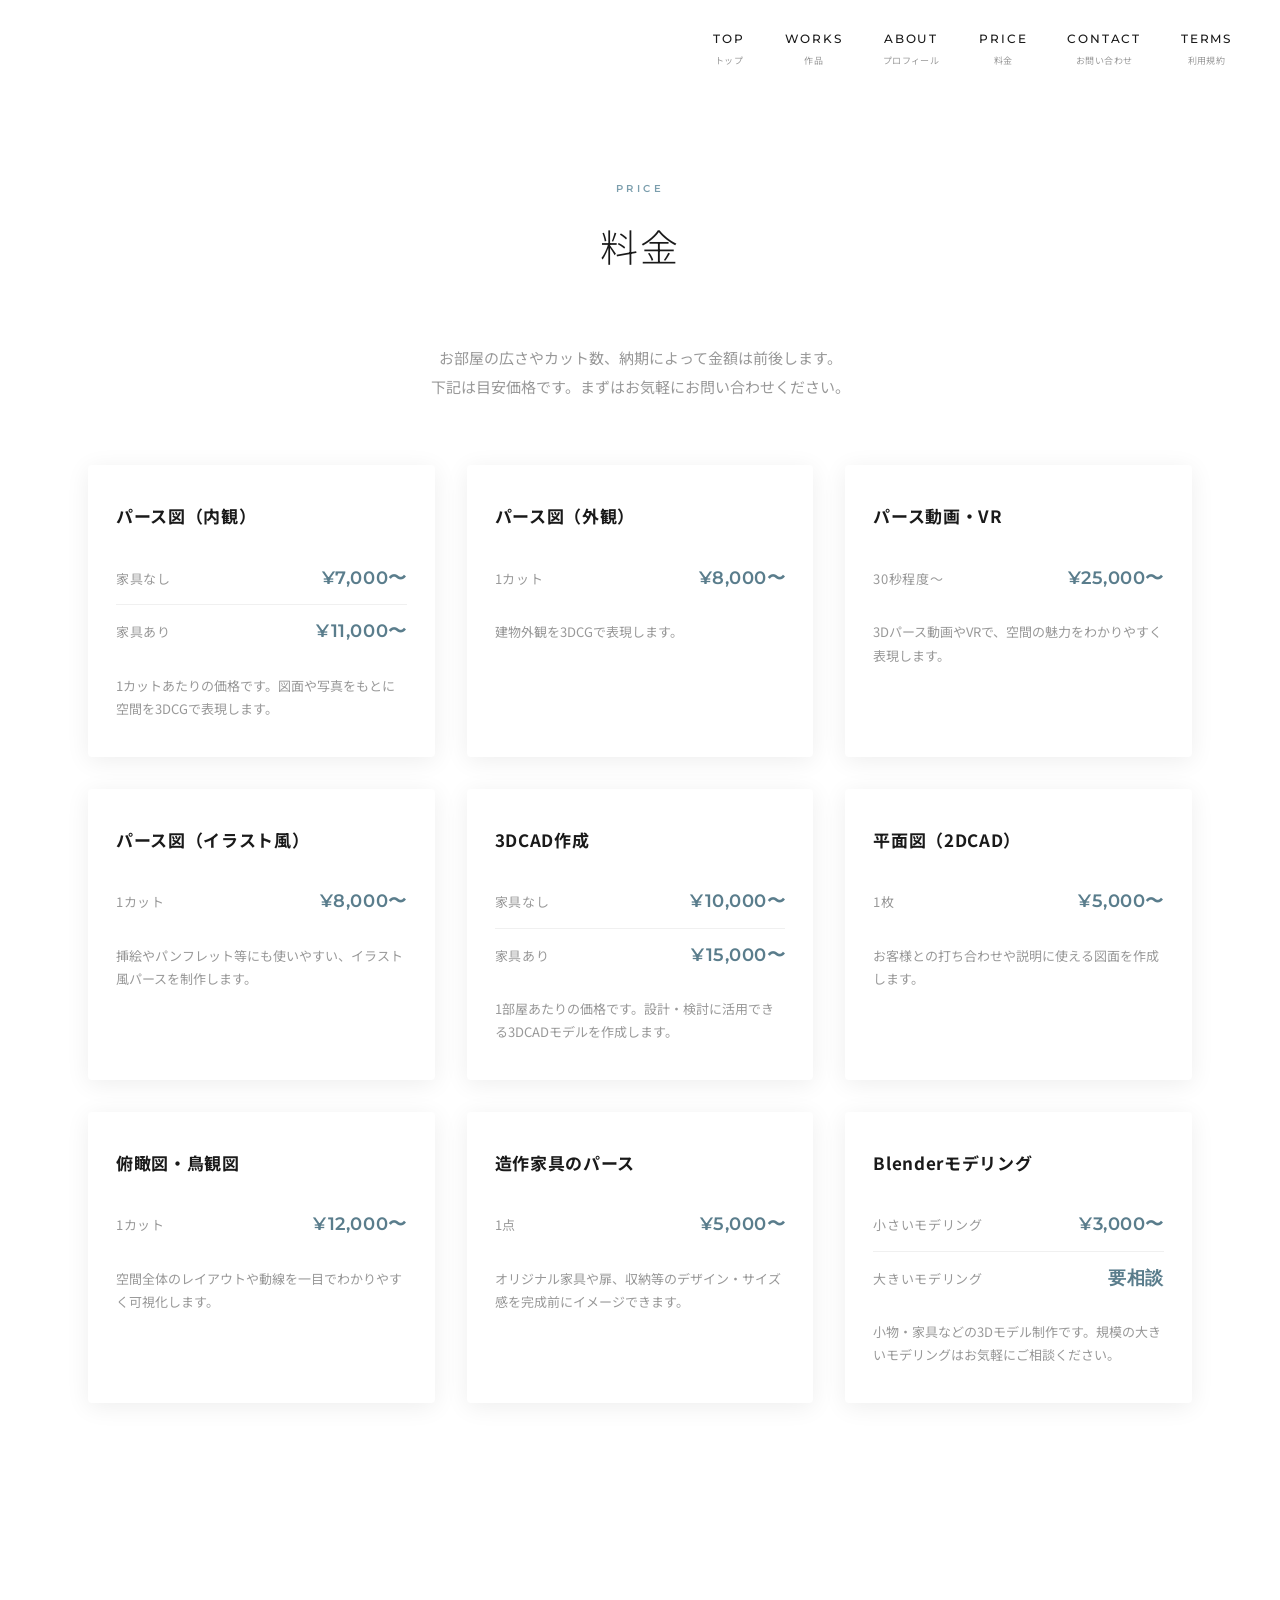
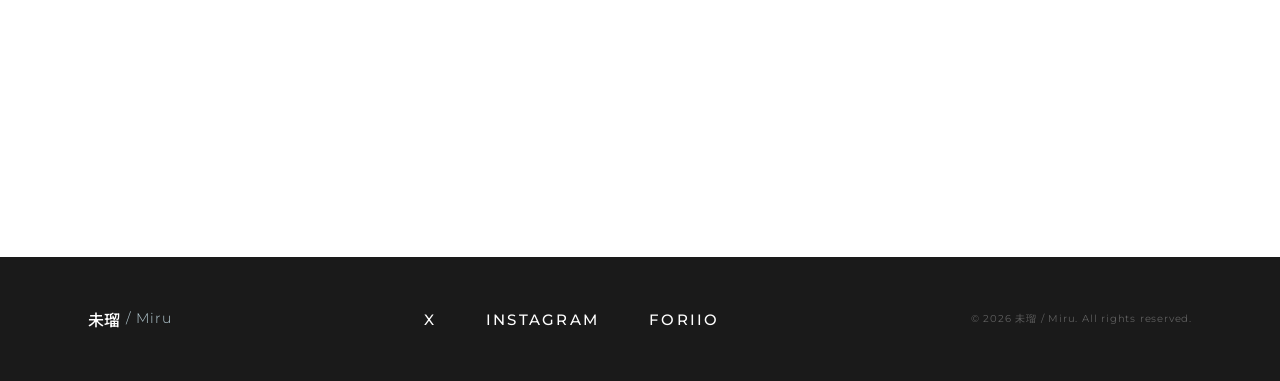
==== commit c02bbead: "更新" ====
--- a/price.html
+++ b/price.html
@@ -16,7 +16,7 @@
     <link rel="preconnect" href="https://fonts.googleapis.com">
     <link rel="preconnect" href="https://fonts.gstatic.com" crossorigin>
     <link href="https://fonts.googleapis.com/css2?family=Montserrat:wght@300;400;500;600&family=Noto+Sans+JP:wght@300;400;500&display=swap" rel="stylesheet">
-    <link rel="stylesheet" href="css/style.css?v=59">
+    <link rel="stylesheet" href="css/style.css?v=62">
 </head>
 <body>
 
@@ -25,10 +25,12 @@
         <div class="nav-container">
             <a href="index.html" class="nav-logo"></a>
             <ul class="nav-links" id="navLinks">
-                <li><a href="index.html#works">Works</a></li>
-                <li><a href="index.html#about">About</a></li>
-                <li><a href="price.html">Price</a></li>
-                <li><a href="index.html#contact">Contact</a></li>
+                <li><a href="index.html#hero">Top<span class="nav-ja">トップ</span></a></li>
+                <li><a href="index.html#works">Works<span class="nav-ja">作品</span></a></li>
+                <li><a href="index.html#about">About<span class="nav-ja">プロフィール</span></a></li>
+                <li><a href="price.html">Price<span class="nav-ja">料金</span></a></li>
+                <li><a href="index.html#contact">Contact<span class="nav-ja">お問い合わせ</span></a></li>
+                <li><a href="terms.html">Terms<span class="nav-ja">利用規約</span></a></li>
             </ul>
             <button class="nav-toggle" id="navToggle" aria-label="メニュー">
                 <span></span>
@@ -147,7 +149,7 @@
 
             <p class="price-note reveal">
                 ※上記はすべて税別・目安価格です。30㎡ごとに+¥1,000を目安に加算いたします。<br>
-                ※無料修正は2回まで対応いたします。3回目以降の修正は別途料金が発生します。<br>
+                ※無料修正は2回まで対応いたします。3回目以降の修正は1回につき¥1,000にて承ります。<br>
                 ※ご依頼内容に明記いただいていた内容が反映されていなかった場合の修正は、無料修正回数には含みません。<br>
                 ※納期はご相談内容に応じて別途ご案内いたします。<br>
                 ※ご利用にあたっての注意事項は<a href="terms.html">こちら</a>をご確認ください。
--- a/css/style.css
+++ b/css/style.css
@@ -55,7 +55,7 @@
     box-shadow: 0 1px 24px var(--shadow);
 }
 .nav-container {
-    max-width: 1200px;
+    max-width: 1500px;
     margin: 0 auto;
     padding: 0 48px;
     display: flex;
@@ -92,6 +92,9 @@
     list-style: none;
 }
 .nav-links a {
+    display: flex;
+    flex-direction: column;
+    align-items: center;
     font-family: var(--font-en);
     font-size: 12px;
     font-weight: 500;
@@ -110,6 +113,16 @@
     transition: width var(--transition);
 }
 .nav-links a:hover::after { width: 100%; }
+.nav-ja {
+    display: block;
+    font-family: var(--font-ja);
+    font-size: 9px;
+    font-weight: 400;
+    letter-spacing: 0.05em;
+    color: var(--text-light);
+    text-transform: none;
+    margin-top: 3px;
+}
 .nav-links a:hover { color: var(--accent); }
 
 .nav-toggle {
@@ -1011,6 +1024,11 @@
     line-height: 2;
     color: var(--text-light);
 }
+.price-note a {
+    color: var(--accent-dark);
+    text-decoration: underline;
+}
+.price-note a:hover { color: var(--accent); }
 .price-cta {
     text-align: center;
     margin-top: 56px;
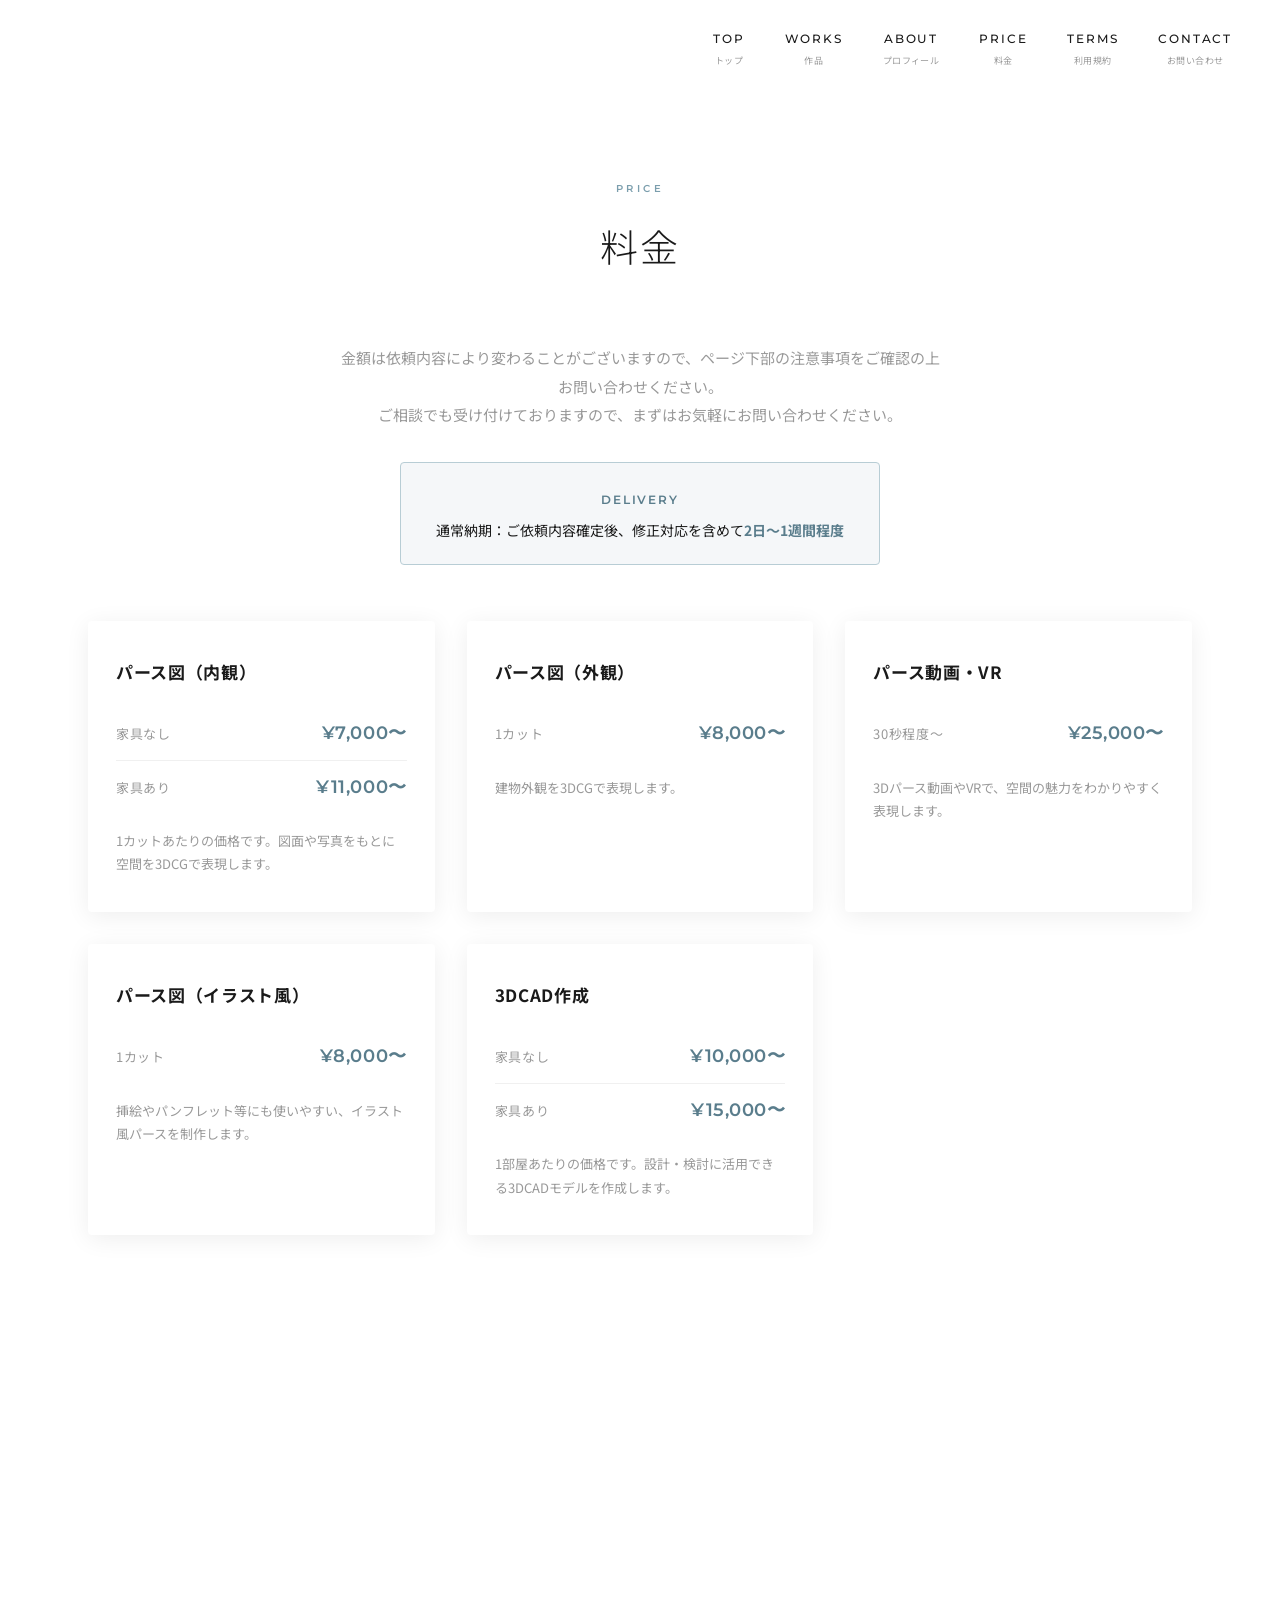
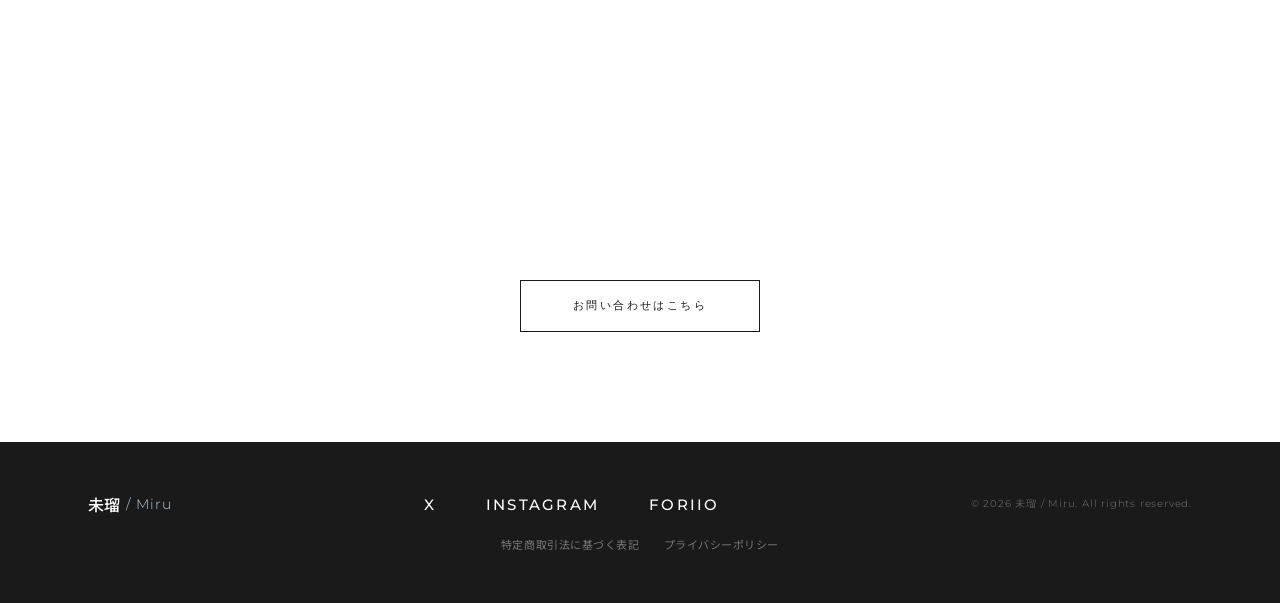
==== commit 7c80c0b9: "こうシーン" ====
--- a/price.html
+++ b/price.html
@@ -1,4 +1,4 @@
-<!DOCTYPE html>
+﻿<!DOCTYPE html>
 <html lang="ja">
 <head>
     <meta charset="UTF-8">
@@ -16,7 +16,7 @@
     <link rel="preconnect" href="https://fonts.googleapis.com">
     <link rel="preconnect" href="https://fonts.gstatic.com" crossorigin>
     <link href="https://fonts.googleapis.com/css2?family=Montserrat:wght@300;400;500;600&family=Noto+Sans+JP:wght@300;400;500&display=swap" rel="stylesheet">
-    <link rel="stylesheet" href="css/style.css?v=62">
+    <link rel="stylesheet" href="css/style.css?v=64">
 </head>
 <body>
 
@@ -29,8 +29,8 @@
                 <li><a href="index.html#works">Works<span class="nav-ja">作品</span></a></li>
                 <li><a href="index.html#about">About<span class="nav-ja">プロフィール</span></a></li>
                 <li><a href="price.html">Price<span class="nav-ja">料金</span></a></li>
+                <li><a href="terms.html">Terms<span class="nav-ja">利用規約</span></a></li>
                 <li><a href="index.html#contact">Contact<span class="nav-ja">お問い合わせ</span></a></li>
-                <li><a href="terms.html">Terms<span class="nav-ja">利用規約</span></a></li>
             </ul>
             <button class="nav-toggle" id="navToggle" aria-label="メニュー">
                 <span></span>
@@ -48,9 +48,17 @@
                 <h2 class="section-title">料金</h2>
             </div>
             <p class="price-intro reveal">
-                お部屋の広さやカット数、納期によって金額は前後します。<br>
-                下記は目安価格です。まずはお気軽にお問い合わせください。
+                金額は依頼内容により変わることがございますので、ページ下部の注意事項をご確認の上<br>
+                お問い合わせください。<br>
+                ご相談でも受け付けておりますので、まずはお気軽にお問い合わせください。
             </p>
+
+            <div class="delivery-badge reveal">
+                <span class="delivery-badge-label">Delivery</span>
+                <p class="delivery-badge-text">
+                    通常納期：ご依頼内容確定後、修正対応を含めて<strong>2日〜1週間程度</strong>
+                </p>
+            </div>
 
             <div class="price-grid">
                 <div class="price-card reveal">
@@ -151,7 +159,7 @@
                 ※上記はすべて税別・目安価格です。30㎡ごとに+¥1,000を目安に加算いたします。<br>
                 ※無料修正は2回まで対応いたします。3回目以降の修正は1回につき¥1,000にて承ります。<br>
                 ※ご依頼内容に明記いただいていた内容が反映されていなかった場合の修正は、無料修正回数には含みません。<br>
-                ※納期はご相談内容に応じて別途ご案内いたします。<br>
+                ※納期の目安は、ご依頼内容確定後、修正対応を含めて2日〜1週間程度です。内容によりご案内が前後する場合がございます。<br>
                 ※ご利用にあたっての注意事項は<a href="terms.html">こちら</a>をご確認ください。
             </p>
 
@@ -177,6 +185,10 @@
                 </div>
                 <p class="footer-copy">© 2026 未瑠 / Miru. All rights reserved.</p>
             </div>
+            <div class="footer-legal">
+                <a href="tokushoho.html">特定商取引法に基づく表記</a>
+                <a href="privacy.html">プライバシーポリシー</a>
+            </div>
         </div>
     </footer>
 
--- a/css/style.css
+++ b/css/style.css
@@ -825,6 +825,20 @@
     color: rgba(255, 255, 255, 0.3);
 }
 
+.footer-legal {
+    display: flex;
+    justify-content: center;
+    gap: 24px;
+    margin-top: 16px;
+}
+.footer-legal a {
+    font-size: 11px;
+    letter-spacing: 0.05em;
+    color: rgba(255, 255, 255, 0.4);
+    transition: color var(--transition);
+}
+.footer-legal a:hover { color: var(--accent-light); }
+
 /* ===========================
    RESPONSIVE
    =========================== */
@@ -967,6 +981,32 @@
     font-size: 15px;
     line-height: 1.9;
 }
+.delivery-badge {
+    max-width: 480px;
+    margin: -32px auto 56px;
+    padding: 20px 32px;
+    text-align: center;
+    background: rgba(123, 158, 173, 0.08);
+    border: 1px solid var(--accent-light);
+    border-radius: var(--radius);
+}
+.delivery-badge-label {
+    display: inline-block;
+    font-family: var(--font-en);
+    font-size: 12px;
+    font-weight: 600;
+    letter-spacing: 0.15em;
+    color: var(--accent-dark);
+    text-transform: uppercase;
+    margin-bottom: 8px;
+}
+.delivery-badge-text {
+    font-size: 14px;
+    line-height: 1.8;
+    color: var(--dark);
+}
+.delivery-badge-text strong { color: var(--accent-dark); }
+
 .price-grid {
     display: grid;
     grid-template-columns: repeat(3, 1fr);
